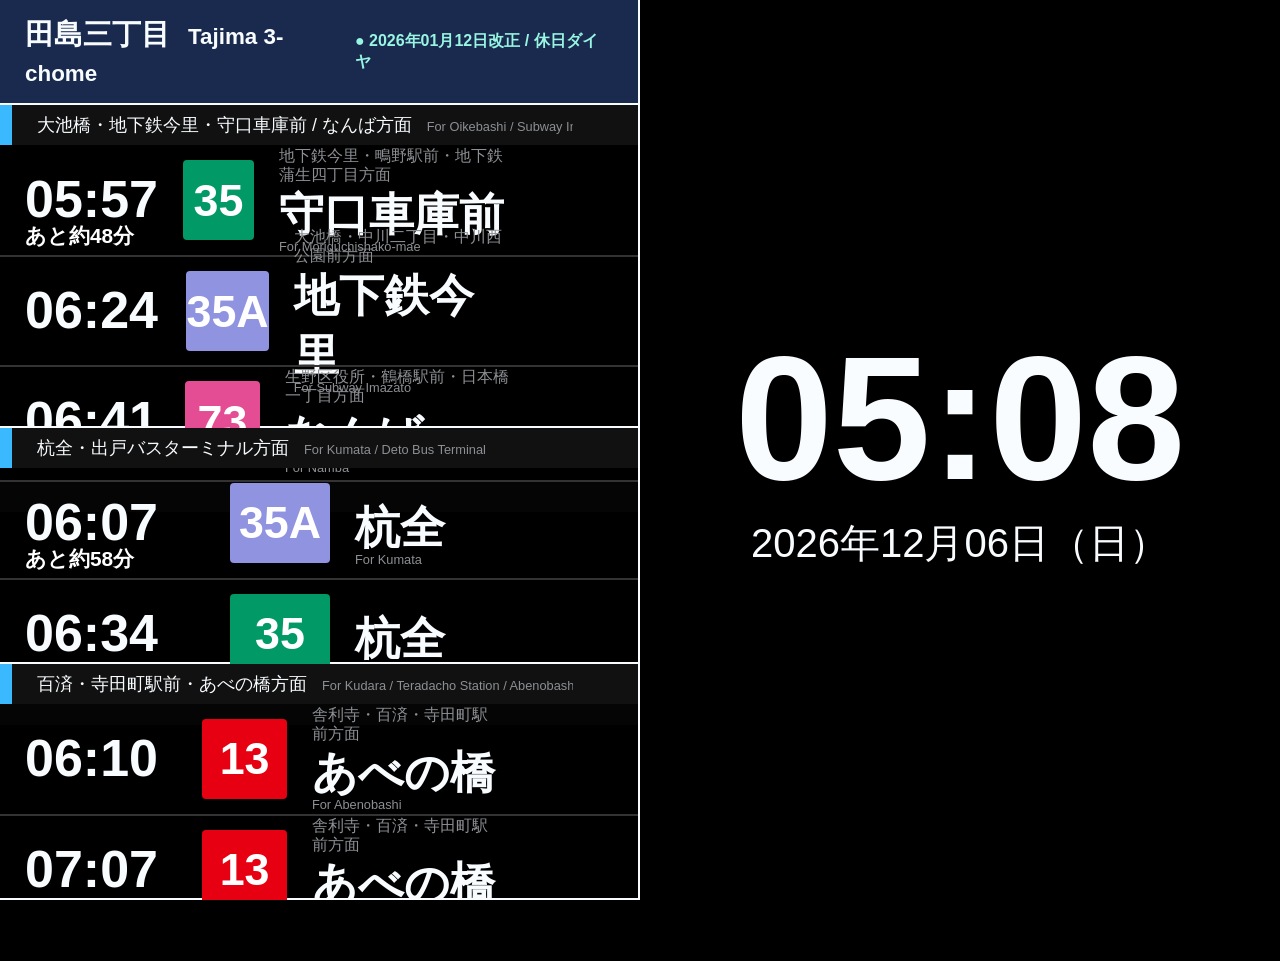
==== index.html @ 09d0b851 "Reload startup information through local API" ====
<!doctype html>
<html lang="ja">
    <head>
        <meta charset="UTF-8" />
        <meta name="viewport" content="width=device-width, initial-scale=1.0, maximum-scale=1.0, minimum-scale=1.0, user-scalable=no" />
        <title>デジタルサイネージシステム</title>
        <style id="startup-pointer-hide">html, html * { cursor: none !important; }</style>

        <link rel="stylesheet" href="style/style.css" />
        <link rel="stylesheet" href="style/infomationData.css" />
    </head>
    <body>
        <div id="app" class="container">
            <div class="info-panel">
                <div class="header">
                    <div>
                        <span>田島三丁目</span>
                        <span style="font-size: 1.4rem; margin-left: 10px"
                            >Tajima 3-chome</span
                        >
                    </div>
                    <div id="debug-mode">判定中...</div>
                </div>

                <div class="bus-section">
                    <div class="direction-bar">
                        <div class="direction-text-group">
                            <span
                                >大池橋・地下鉄今里・守口車庫前 /
                                なんば方面</span
                            >
                            <span class="eng-sub"
                                >For Oikebashi / Subway Imazato /
                                Moriguchishako-mae / Namba</span
                            >
                        </div>
                        <span class="page-indicator" id="page-oikebashi"></span>
                    </div>
                    <div class="bus-list" id="list-oikebashi"></div>
                    <div class="transfer-guide" id="transfer-guide-oikebashi"></div>
                </div>

                <div class="bus-section two-row-bus-section">
                    <div class="direction-bar">
                        <div class="direction-text-group">
                            <span>杭全・出戸バスターミナル方面</span>
                            <span class="eng-sub"
                                >For Kumata / Deto Bus Terminal</span
                            >
                        </div>
                        <span class="page-indicator" id="page-kumata"></span>
                    </div>
                    <div class="bus-list" id="list-kumata"></div>
                    <div class="transfer-guide" id="transfer-guide-kumata"></div>
                </div>

                <div class="bus-section two-row-bus-section">
                    <div class="direction-bar">
                        <div class="direction-text-group">
                            <span>百済・寺田町駅前・あべの橋方面</span>
                            <span class="eng-sub"
                                >For Kudara / Teradacho Station /
                                Abenobashi</span
                            >
                        </div>
                        <span
                            class="page-indicator"
                            id="page-abenobashi"
                        ></span>
                    </div>
                    <div class="bus-list" id="list-abenobashi"></div>
                    <div class="transfer-guide" id="transfer-guide-abenobashi"></div>
                </div>

            </div>

            <div class="clock-panel" id="right-panel">
                <div class="signage-header" id="signage-header">
                    <span class="header-date-schedule">
                        <span class="header-date" id="date-small">　　</span>
                        <img
                            id="schedule-status-icon"
                            class="schedule-status-icon"
                            src="img/schedule/warning.png"
                            alt="予定確認状況"
                            hidden
                        />
                    </span>
                    <span class="header-network-clock">
                        <img
                            id="network-health-icon"
                            class="network-health-icon"
                            src="img/internet_ok.png"
                            alt="通信状況"
                            hidden
                        />
                        <span class="header-clock" id="clock-small">　　</span>
                    </span>
                </div>
                <div class="idle-clock" id="idle-view">
                    <div
                        class="idle-time"
                        id="clock-big"
                        style="font-size: 11rem; font-weight: bold"
                    ></div>
                    <div
                        class="idle-date"
                        id="date-big"
                        style="font-size: 2.5rem"
                    ></div>
                </div>

                <div class="slide-area" id="slide-container"></div>
            </div>
        </div>

        <script src="app/pointer-visibility.js"></script>
        <script src="app/schedule-register.js"></script>
        <script src="database/schedule-list.js"></script>
        <script src="app/schedule-loader.js"></script>
        <script src="temp/news_data.js" id="data-script"></script>
        <script src="database/routeMaster.js"></script>
        <script src="app/online-bus.js"></script>
        <script src="app/busInfo.js"></script>
        <script src="app/multiInfo.js?v=20260921-0028"></script>
        <script src="app/multiInfoCreateHtml.js"></script>
        <script src="app/network-indicator.js"></script>
        <script src="app/system.js?v=20260920-2328"></script>
    </body>
</html>
---- style/style.css ----
body {
    margin: 0;
    background: black;
    overflow: hidden;
}

.bus-list {
    /*flex: 1;*/
    display: flex;
    flex-direction: column;
    padding-bottom: 5px; /* これで一番下の行と次のバーとの間に隙間ができるよ */
}

/* 中身の要素がはみ出さないようにする */
#your-main-container-id {
    width: 100%;
    height: 100%;
}

/* Snow Link Droneイメージカラー指定 */
:root {
    --bg-black: #1b1b1f; /* Snow Black */
    --snow-white: #f8fcff;
    --sky-blue: #3bb9ff;
    --crimson-sky-deep: #e02135;
    --moon-navy: #1a2a4f;
    --snow-gray-text: #8c8f93;
    --imazato-orange: #ee7b1a;
    --alert-red-bg: #ff4a5a;
    --mint-green: #98f5e1;
    --sky-yellow: #ffe766;
    --deep-purple: #7a2dff;
}

/* 災害・警告カラー（指示通りに設定） */
.bg-cyan {
    background-color: var(--sky-blue);
    color: #000;
}
.bg-yellow {
    background-color: var(--sky-yellow);
    color: #000;
}
.bg-red {
    background-color: var(--alert-red-bg);
    color: #fff;
}
.bg-purple {
    background-color: var(--deep-purple);
    color: #fff;
}
.bg-white {
    background-color: #fff;
    color: #000;
}

.weather-grid {
    display: grid;
    grid-template-columns: repeat(2, 1fr);
    gap: 15px;
    margin-top: 10px;
}
.weather-item {
    background: #222;
    padding: 10px;
    border-radius: 8px;
    text-align: center;
}

/* 緊急・遅延情報用（赤文字） */
.text-danger {
    color: var(--alert-red-bg);
}

body,
html {
    margin: 0;
    padding: 0;
    width: 100%;
    height: 100%;
    background-color: #000;
    color: var(--snow-white);
    font-family:
        "Helvetica Neue", Arial, "Hiragino Kaku Gothic ProN", "Hiragino Sans",
        Meiryo, sans-serif;
    overflow: hidden;
}

.container {
    display: flex;
    width: 100vw;
    height: 100vh;
}

/* 左側：運行情報パネル */
.info-panel {
    width: 50%; /*65%*/
    height: 100%;
    border-right: 2px solid var(--snow-white);
    display: flex;
    flex-direction: column;
    box-sizing: border-box;
}

.header {
    padding: 15px 25px;
    font-size: 1.8rem;
    font-weight: bold;
    display: flex;
    justify-content: space-between;
    align-items: center;
    border-bottom: 2px solid var(--snow-white);
    background-color: var(--moon-navy);
}

.bus-section {
    /*flex: 1;*/
    display: flex;
    flex-direction: column;
    border-bottom: 2px solid var(--snow-white);
    min-height: 0;
}

.two-row-bus-section .bus-list {
    height: 220px;
    flex: 0 0 220px;
}

.two-row-bus-section .bus-row {
    height: 110px;
    flex: 0 0 110px;
}

/* --- 修正：グレーのバーの中身を横並びにする --- */
.direction-bar {
    display: flex;
    justify-content: space-between; /* 左側と右側（ページ番号）を両端に配置 */
    align-items: center; /* 上下中央揃え */
    background-color: #111;
    padding: 8px 25px;
    font-size: 1.1rem;
    border-left: 12px solid var(--sky-blue);
    box-sizing: border-box;
    height: 40px; /* 高さを固定してはみ出しを防止 */
}

.direction-bar-imazatoLiner {
    display: flex;
    align-items: baseline; /* 上下中央揃え */
    background-color: #111;
    padding: 8px 25px;
    font-size: 1.1rem;
    border-left: 12px solid var(--sky-blue);
    box-sizing: border-box;
    height: 40px; /* 高さを固定してはみ出しを防止 */
    gap: 15px;
}

.direction-bar-imazatoLiner.orange {
    border-left-color: var(--imazato-orange);
}

/* 左側のタイトルと英語サブをまとめるエリア */
.direction-text-group {
    display: flex;
    align-items: baseline;
    gap: 15px;
    overflow: hidden; /* 万が一長すぎてもはみ出さない */
    white-space: nowrap;
}

/* 右端のページ番号 */
.page-indicator {
    font-size: 1.1rem;
    font-family: "Courier New", Courier, monospace;
    font-weight: bold;
    color: var(--snow-white);
    min-width: 40px;
    text-align: right;
}

/* 各行の調整：高さを固定して、1本でも広がらないようにするよ */
.bus-row {
    display: flex;
    align-items: center;
    padding: 10px 25px; /* 余白を調整 */
    height: 110px; /* ← 高さを固定！これで1本でも大きさが変わらないよ */
    box-sizing: border-box;
    border-top: 2px solid #333;
}

.bus-row:first-of-type {
    border-top: none;
}

/* 対象便の時刻・系統・行先だけをグレー化し、ステータス・残り時間・アイコンは通常表示にする。 */
.bus-row.bus-row-grayed > .time-block > .scheduled-time,
.bus-row.bus-row-grayed > .line-number,
.bus-row.bus-row-grayed > .destination-info {
    filter: grayscale(1);
    opacity: 0.45;
}
.time-block {
    width: 180px;
    height: 100%;
    display: flex;
    flex-direction: column;
    justify-content: space-between;
    align-items: flex-start;
    padding: 1px 0;
    box-sizing: border-box;
}
.scheduled-time {
    font-size: 3.25rem;
    font-weight: bold;
    line-height: 0.95;
}
.status {
    font-size: 1.1rem;
    font-weight: bold;
    height: 1.1rem;
    line-height: 1;
    white-space: nowrap;
}
.operation-status,
.progress-status {
    min-height: 1.1rem;
    font-size: 1.3rem;
}
.delay-status {
    color: var(--alert-red-bg);
}

.line-number {
    background-color: var(--sky-blue);
    color: var(--snow-white);
    font-size: 2.8rem;
    width: 100px;
    height: 80px;
    display: flex;
    align-items: center;
    justify-content: center;
    margin: 0 25px;
    font-weight: bold;
    border-radius: 4px;
}

.destination-info {
    flex-grow: 1;
}
.via {
    font-size: 1rem;
    color: var(--snow-gray-text);
    line-height: 1.2;
}
.destination {
    font-size: 2.8rem;
    font-weight: bold;
}
.destination small {
    font-size: 1.4rem;
    color: var(--snow-gray-text);
}

/* いまざとライナー専用エリア */
.liner-panel {
    background-color: #000;
    padding-bottom: 10px;
}
.liner-content {
    padding: 10px 25px;
    display: flex;
    justify-content: space-between;
    height: 140px;
    box-sizing: border-box;
}
.liner-col {
    width: 48%;
}
.liner-label {
    font-weight: bold;
    font-size: 1.1rem;
    margin-bottom: 8px;
}
.liner-label.first {
    color: var(--alert-red-bg);
}
.liner-item {
    display: flex;
    justify-content: space-between;
    font-size: 1.8rem;
    margin-bottom: 5px;
    font-weight: bold;
}

.liner-char-container {
    flex: 0 0 120px;
    margin-left: 6px;
}

.liner-schedule-row > .destination-info {
    min-width: 0;
    overflow: hidden;
}

/* 右側：時計パネル */
.clock-panel {
    width: 50%; /*35%*/
    height: 100vh; /* これを必ず入れる！画面の高さ100%にするよ */
    display: flex;
    flex-direction: column;
    padding: 0;
    margin: 0;
    box-sizing: border-box;
}

.idle-clock {
    flex: 1; /* これでパネル内の縦方向を全部占領するよ */
    display: flex;
    flex-direction: column;
    justify-content: center; /* 縦方向の中央 */
    align-items: center; /* 横方向の中央 */
    text-align: center;
}

/* 念のため、中の文字サイズも微調整 */
#clock-big {
    font-size: 11rem;
    font-weight: bold;
    line-height: 1;
    margin: 0;
}

#date-big {
    font-size: 2.5rem;
    margin-top: 10px;
}

#current-time {
    font-size: 11rem;
    font-weight: bold;
    letter-spacing: -2px;
}
#current-date {
    font-size: 2.5rem;
    margin-top: -15px;
}

.eng-sub {
    margin-top: -6px;
    font-size: 0.8rem;
    color: var(--snow-gray-text);
}
.no-bus {
    flex: 1;
    display: flex;
    flex-direction: column;
    align-items: center;
    justify-content: center;
    text-align: center;
    font-size: 1.5rem;
    color: var(--snow-gray-text);
    padding: 30px;
    font-weight: bold;
    box-sizing: border-box;
}
.no-liner {
    padding-left: 0px;
}
#debug-mode {
    font-size: 1rem;
    color: var(--mint-green);
}

/* 上部固定の時計（データ取得時のみ） */
.top-header {
    height: 60px;
    background-color: var(--moon-navy);
    display: flex;
    justify-content: space-between;
    align-items: center;
    padding: 0 20px;
    border-bottom: 2px solid var(--snow-white);
}

/* スライドエリア */
.slide-container {
    flex: 1;
    position: relative;
    padding: 20px;
    overflow: hidden;
}

.slide {
    display: none;
    animation: fadeIn 0.5s ease;
}

.slide.active {
    display: block;
}

/* 取得成功時の上部時計ヘッダー */
.signage-header {
    /*display: flex;*/
    justify-content: space-between;
    align-items: center;
    background-color: #000;
    border-bottom: 2px solid var(--snow-white);
    background-color: var(--moon-navy);
    padding: 15px 25px;
}

.header-network-clock {
    display: inline-flex;
    align-items: center;
    justify-content: flex-end;
    gap: 12px;
}

.header-date-schedule {
    display: inline-flex;
    align-items: center;
    gap: 12px;
    min-width: 0;
}

.schedule-status-icon {
    width: 38px;
    height: 38px;
    object-fit: contain;
    flex: 0 0 auto;
}

.network-health-icon {
    width: 34px;
    height: 34px;
    object-fit: contain;
    flex: 0 0 auto;
}
.header-clock {
    text-align: right;
    font-size: 1.8rem;
    font-weight: bold;
    color: var(--sky-yellow);
    line-height: 1;
}
.header-date {
    text-align: left;
    font-size: 1.8rem;
    color: var(--sky-yellow);
    font-weight: bold;
    text-align: right;
}

/* スライドエリアの設定 */

.slide-area {
    flex: 1;
    display: flex;
    flex-direction: column;
    overflow: hidden;
    position: relative;
}

.slide {
    position: absolute;
    inset: 0;
    padding: 30px;
    display: none;
    flex-direction: column;
    animation: fadeEffect 0.8s ease;
    overflow: hidden;
}
.slide.active {
    display: flex;
}
@keyframes fadeEffect {
    from {
        opacity: 0;
        transform: translateY(10px);
    }
    to {
        opacity: 1;
        transform: translateY(0);
    }
}

.slide-title {
    font-size: 1.8rem;
    font-weight: bold;
    border-bottom: 3px solid var(--sky-blue);
    margin-bottom: 20px;
    padding-bottom: 5px;
}
.slide-content {
    font-size: 1.6rem;
    line-height: 1.5;
}
.page-num {
    position: absolute;
    bottom: 20px;
    right: 20px;
    font-size: 1.2rem;
    color: var(--snow-gray-text);
}

@keyframes fadeIn {
    from {
        opacity: 0;
    }
    to {
        opacity: 1;
    }
}

/* 鉄道路線アイコンは、表示場所にかかわらず角丸のバッジとして揃える。 */
.jr-line-symbol {
    display: inline-block;
    width: auto;
    height: 1em;
    margin-right: 0.3em;
    border-radius: 0.2em;
    vertical-align: -0.15em;
}

.railway-slide-title {
    display: flex;
    align-items: center;
    justify-content: space-between;
    gap: 16px;
}

.railway-title-symbols {
    display: inline-flex;
    flex: 0 0 auto;
    align-items: center;
    gap: 6px;
}

.railway-title-symbols .jr-line-symbol {
    height: 1.45em;
    margin-right: 0;
    border-radius: 0.18em;
    vertical-align: middle;
}
/* 列車運行情報：詳細表示用のスタイル */
.railway-badge {
    display: inline-block;
    padding: 4px 12px;
    font-weight: bold;
    font-size: 1.4rem;
    border-radius: 4px;
    margin-bottom: 15px;
}
.railway-main-title {
    font-size: 2.2rem;
    font-weight: bold;
    margin-bottom: 10px;
    line-height: 1.3;
}
.railway-main-body {
    font-size: 1.4rem;
    margin-bottom: 20px;
    color: var(--snow-white);
    line-height: 1.6;
}
.railway-detail-list {
    margin-top: 15px;
}
.railway-detail-item {
    margin-bottom: 15px;
}
/* 運行情報の詳細ラベルを「見出し」らしく装飾 */
.railway-detail-label {
    font-size: 1.3rem;
    font-weight: bold;
    color: var(--mint-green); /* 雪のラボらしいアクセント色 */
    border-left: 6px solid var(--sky-blue); /* 左側に太めの青バー */
    padding: 2px 12px;
    margin-bottom: 8px;
    background: linear-gradient(
        to right,
        rgba(59, 185, 255, 0.15),
        transparent
    ); /* 左から右へ薄くなるグラデ */
    letter-spacing: 1px;
}

/* 内容のテキストも少しだけ右に寄せて読みやすく */
.railway-detail-content {
    font-size: 1.4rem;
    padding-left: 18px; /* ラベルのバーの分、少しインデント */
    margin-bottom: 20px;
    color: var(--snow-white);
    line-height: 1.6;
}

/* キャラクター表示エリアのスタイル */
.char-container {
    width: 120px;
    display: flex;
    flex-direction: column;
    justify-content: center;
    align-items: center;
    margin-left: 10px;
}

.char-status {
    width: 120px;
    height: 1.1rem;
    margin-top: 7.5px;
    overflow: hidden;
    font-size: 0.92rem;
    font-weight: bold;
    line-height: 1;
    text-align: center;
    white-space: nowrap;
}
.char-icon {
    width: 100px;
    height: 100px;
    border-radius: 50%;
    object-fit: cover;
    border: 2px solid var(--snow-white);
    background-color: rgba(255, 255, 255, 0.1);
}

.char-icon:not(.char-icon-status):not(.char-icon-suspension) {
    width: 76px;
    height: 76px;
}

.char-icon-status,
.char-icon-suspension {
    border-radius: 0;
    object-fit: contain;
    border: 0;
    background-color: transparent;
}

/* ページ番号のスタイルを調整 */
.page-num {
    position: absolute;
    bottom: 25px;
    right: 30px;
    font-size: 1.4rem;
    font-family: "Consolas", monospace;
    color: var(--mint-green);
    background: rgba(0, 0, 0, 0.5);
    padding: 2px 10px;
    border-radius: 4px;
    z-index: 10;
}

/* 運行情報の詳細リストを底部に固定する設定 */
.railway-detail-list {
    margin-top: auto; /* これで本文が短くても一番下に配置される */
    border-top: 1px solid rgba(255, 255, 255, 0.2);
    padding-top: 15px;
}

/* スライドコンテンツの高さ制限（ページ分割の基準） */
.slide-content {
    flex: 1;
    display: flex;
    flex-direction: column;
    overflow: hidden;
}

.auto-scroll-viewport {
    position: relative;
    overflow: hidden;
}

.auto-scroll-content {
    min-height: 100%;
    will-change: transform;
}

.railway-scroll-content {
    display: flex;
    flex-direction: column;
}
.railway-fixed-layout {
    gap: 12px;
}

.railway-fixed-header {
    flex: 0 0 auto;
}

.railway-fixed-header .railway-badge {
    width: 100%;
    box-sizing: border-box;
}

.railway-body-viewport {
    flex: 1 1 auto;
    min-height: 0;
}

.railway-body-scroll {
    min-height: auto;
}

.railway-fixed-layout .railway-main-body {
    margin-bottom: 0;
}

.railway-main-body .railway-main-detail-list {
    margin-top: 20px;
}

.jr-west-route-map {
    flex: 1;
    min-height: 0;
    margin: 0;
    display: flex;
    flex-direction: column;
    align-items: center;
}

.jr-west-route-map figcaption {
    margin-bottom: 10px;
    color: var(--mint-green);
    font-size: 1.25rem;
    font-weight: bold;
}

.jr-west-route-map-image {
    display: block;
    width: 100%;
    height: 100%;
    min-height: 0;
    max-height: calc(100vh - 190px);
    object-fit: contain;
    object-position: center;
    background: #fff;
}

.railway-fixed-layout > .railway-detail-list {
    flex: 0 0 auto;
    margin-top: 0;
    max-height: 42%;
    overflow: hidden;
}
.news-fixed-layout {
    gap: 12px;
}

.news-fixed-header {
    flex: 0 0 auto;
}

.news-fixed-header p {
    margin-top: 0;
    margin-bottom: 0;
}

.news-body-viewport {
    flex: 1 1 auto;
    min-height: 0;
}

.news-body-scroll {
    min-height: auto;
}

.auto-scroll-content.is-scrolling {
    animation: autoScroll var(--auto-scroll-duration, 24s) linear
        var(--auto-scroll-delay, 0s) forwards;
}

@keyframes autoScroll {
    from {
        transform: translateY(0);
    }
    to {
        transform: translateY(var(--auto-scroll-distance, 0));
    }
}
.line_name {
    display: flex;
    align-items: center; /* 縦中央揃え */
}

/* 各リストの高さを最大表示本数に合わせて完全固定する */
#list-oikebashi {
    height: 330px; /* 120px × 3本分 */
}

#list-kumata {
    height: 220px; /* 120px × 2本分 */
}

#list-abenobashi {
    height: 220px; /* 110px × 2本分 */
}

.transfer-guide {
    flex: 0 0 32px;
    min-height: 32px;
    display: flex;
    align-items: center;
    overflow: hidden;
    box-sizing: border-box;
    border-top: 2px solid #333;
    background: #050505;
    color: var(--snow-white);
    font-size: 1.22rem;
    font-weight: bold;
    white-space: nowrap;
}

.transfer-guide-track {
    display: inline-flex;
    align-items: center;
    flex: 0 0 auto;
    will-change: transform;
    animation: transfer-guide-scroll var(--transfer-guide-duration, 42s) linear
        infinite;
}

.transfer-guide-item,
.transfer-guide-text {
    color: var(--snow-white);
}

.transfer-guide-route {
    color: var(--sky-blue);
}

.transfer-guide-station {
    color: var(--sky-yellow);
}

@keyframes transfer-guide-scroll {
    from {
        transform: translateX(var(--transfer-guide-start, 100%));
    }
    to {
        transform: translateX(var(--transfer-guide-end, -100%));
    }
}

html,
html * {
    cursor: none !important;
}

html.signage-pointer-visible,
html.signage-pointer-visible * {
    cursor: auto !important;
}
html,
body {
    touch-action: manipulation;
    overscroll-behavior: none;
}
---- style/infomationData.css ----
/** Google Calendar予定表示 */
.calendar-today-list,
.calendar-week-list {
    display: flex;
    flex: 1;
    min-height: 0;
    flex-direction: column;
    line-height: 1.2;
}

.calendar-today-row {
    display: grid;
    grid-template-columns: 170px minmax(0, 1fr);
    flex: 1;
    align-items: center;
    border-bottom: 1px solid rgba(255, 255, 255, 0.22);
}

.calendar-time-label,
.calendar-week-time {
    color: var(--snow-gray-text);
    font-weight: bold;
}

.calendar-busy-value,
.calendar-week-value {
    padding-left: 18px;
    color: var(--snow-gray-text);
}

.calendar-today-row.is-busy .calendar-busy-value,
.calendar-week-value.is-busy {
    color: var(--snow-white);
    font-weight: bold;
}

.calendar-week-header,
.calendar-week-row {
    display: grid;
    grid-template-columns: 120px repeat(var(--calendar-day-count), minmax(0, 1fr));
}

.calendar-week-header {
    background: var(--moon-navy);
    border-bottom: 2px solid var(--sky-blue);
}

.calendar-week-date,
.calendar-week-time,
.calendar-week-value {
    display: flex;
    align-items: center;
    justify-content: center;
    min-width: 0;
    padding: 8px 5px;
    text-align: center;
}

.calendar-week-row {
    flex: 1;
    border-bottom: 1px solid rgba(255, 255, 255, 0.22);
}

.calendar-week-date {
    color: var(--sky-yellow);
    font-size: 1.15rem;
    font-weight: bold;
}

.calendar-week-value {
    border-left: 1px solid rgba(255, 255, 255, 0.16);
    font-size: 1.05rem;
}

/** 津波情報の表示 */
.tsunami {
    font-size: 2rem;
    font-weight: bold;
}

/** 地震情報：震度情報の表示 */
.seismic_intensity {
    display: flex;
    gap: 20px;
    margin-bottom: 20px;
}

/** 生野区の震度表示 */
.seismic_intensity_ikuno {
    border: 2px solid;
    padding: 10px;
    text-align: center;
}

/** 最大震度の表示 */
.seismic_intensity_max {
    background: #f00;
    color: #fff;
    padding: 10px;
    text-align: center;
}

/** 震度表示 */
.seismic_intensity_num {
    font-size: 3.5rem;
}

/** 避難情報表示 */
.evacuation {
    font-size: 2rem;
    font-weight: bold;
}

/** ニュースのタイトル */
.news_title {
    color: var(--mint-green);
    font-size: 1.8rem;
}

/** ニュースの本文 */
.news_article {
    font-size: 1.6rem;
    line-height: 1.6;
}

/** 3時間ごとの天気予報 */
.weather_time {
    padding: 6px 2px;
    background: rgba(255, 255, 255, 0.05);
    border-right: 1px solid rgba(255, 255, 255, 0.1);
    border-radius: 0;
    text-align: center;
    min-width: 0;
}

/** 予想天気予報の時刻 */
.weather_time_date {
    display: block;
    height: 1.3rem;
    line-height: 1.3rem;
    font-size: 0.9rem;
    font-weight: bold;
    color: var(--snow-white);
    overflow: hidden;
}

.weather_time_hour {
    display: block;
    font-size: 0.9rem;
    color: var(--snow-gray-text);
}

/** 3時間ごとの天気の天気予報アイコン */
.weather_time_icon {
    display: block;
    width: 42px;
    height: 42px;
    margin: 2px 0;
    margin-left: auto;
    margin-right: auto;
}

/** 3時間ごとの天気予報・気温情報 */
.weather_time_msg {
    display: block;
    margin-top: 10px;
    min-height: 2.2em;
    font-size: 0.85rem;
    font-weight: bold;
    line-height: 1.1;
}

.weather_time_temperature {
    display: block;
    color: var(--sky-yellow);
    font-size: 1rem;
    font-weight: bold;
    margin-top: 3px;
}

.weather_precipitation {
    display: block;
    color: var(--sky-blue);
    font-size: 0.78rem;
    font-weight: bold;
    margin-top: 2px;
}

/** 現在の天気 */
.weather_now {
    display: flex;
    align-items: center;
    gap: 30px;
    margin-bottom: 15px;
    padding-left: 10px;
}

/** 現在の天気のアイコン */
.weather_icon_now {
    width: 120px;
    height: 120px;
}

/** 現在の気温 */
.weather_temperature_now {
    font-size: 2.8rem;
    font-weight: bold;
    color: var(--sky-yellow);
}

/** 現在の天気の名称 */
.weather_name_now {
    display: block;
    margin-top: 10px;
    font-size: 1.8rem;
    line-height: 1.15;
}

.weather_precipitation_now {
    color: var(--sky-blue);
    font-size: 1.5rem;
    font-weight: bold;
    margin-top: 8px;
}

/** 3時間ごとの天気予報のグリッド表示 */
.weather_temperature_range_now {
    display: flex;
    gap: 20px;
    margin-top: 7px;
    font-size: 1.25rem;
    font-weight: bold;
}

.weather_temperature_max_now {
    color: var(--alert-red-bg);
}

.weather_temperature_min_now {
    color: var(--sky-blue);
}

.temperature-day-labels.temperature-day-labels-now {
    justify-content: flex-start;
    margin-top: 7px;
}

.temperature-day-labels-now .temperature-day-label {
    padding: 4px 12px;
    font-size: 1rem;
}

.weather_time_grid {
    font-size: 1rem;
    margin-bottom: 10px;
    border-top: 1px solid #333;
    padding-top: 10px;
    color: var(--snow-gray-text);
}

/** グリッドの中の要素 */
.weather_time_grid_list {
    grid-template-columns: repeat(9, minmax(0, 1fr));
    gap: 0;
    border: 1px solid rgba(255, 255, 255, 0.1);
    border-bottom: 0;
}

.weather_temperature_graph {
    position: relative;
    margin-top: 0;
    padding-top: 16px;
    border: 1px solid rgba(255, 255, 255, 0.1);
}

.weather_temperature_graph_label {
    position: absolute;
    top: 0;
    left: 0;
    color: var(--snow-gray-text);
    font-size: 0.8rem;
}

.weather_temperature_graph svg {
    display: block;
    width: 100%;
    height: 500px;
    overflow: visible;
}

.weather_temperature_line {
    fill: none;
    stroke: var(--sky-yellow);
    stroke-width: 4;
    stroke-linejoin: miter;
    stroke-linecap: round;
}

.weather_temperature_area {
    fill: var(--imazato-orange);
    opacity: 0.32;
}

.weather_graph_grid {
    stroke: rgba(255, 255, 255, 0.12);
    stroke-width: 1;
    stroke-dasharray: 4 5;
}

.weather_temperature_graph circle {
    fill: var(--sky-yellow);
    stroke: #000;
    stroke-width: 2;
}

.weather_temperature_graph text {
    fill: var(--snow-white);
    font-size: 18px;
    font-weight: bold;
}

.weather_temperature_graph .weather_graph_axis_label {
    fill: var(--snow-gray-text);
    font-size: 12px;
    font-weight: normal;
}
/* 非常情報表示時だけ現在天気を圧縮して、下部バナーに隠れないようにする */
#slide-container.with-earthquake-bottom-banner .weather_now,
.slide-area.with-earthquake-bottom-banner .weather_now {
    gap: 22px;
    margin-bottom: 8px;
}

#slide-container.with-earthquake-bottom-banner .weather_icon_now,
.slide-area.with-earthquake-bottom-banner .weather_icon_now {
    width: 96px;
    height: 96px;
}

#slide-container.with-earthquake-bottom-banner .weather_temperature_now,
.slide-area.with-earthquake-bottom-banner .weather_temperature_now {
    font-size: 2.35rem;
}

#slide-container.with-earthquake-bottom-banner .weather_name_now,
.slide-area.with-earthquake-bottom-banner .weather_name_now {
    margin-top: 8px;
    font-size: 1.55rem;
}

#slide-container.with-earthquake-bottom-banner .weather_precipitation_now,
.slide-area.with-earthquake-bottom-banner .weather_precipitation_now {
    margin-top: 4px;
    font-size: 1.28rem;
}

#slide-container.with-earthquake-bottom-banner .weather_temperature_range_now,
.slide-area.with-earthquake-bottom-banner .weather_temperature_range_now {
    margin-top: 4px;
    font-size: 1.1rem;
}

#slide-container.with-earthquake-bottom-banner .temperature-day-labels-now,
.slide-area.with-earthquake-bottom-banner .temperature-day-labels-now {
    margin-top: 4px;
}

#slide-container.with-earthquake-bottom-banner
    .temperature-day-labels-now
    .temperature-day-label,
.slide-area.with-earthquake-bottom-banner
    .temperature-day-labels-now
    .temperature-day-label {
    padding: 3px 10px;
    font-size: 0.9rem;
}

#slide-container.with-earthquake-bottom-banner .weather_time_grid,
.slide-area.with-earthquake-bottom-banner .weather_time_grid {
    margin-bottom: 6px;
    padding-top: 7px;
    font-size: 0.9rem;
}

#slide-container.with-earthquake-bottom-banner .weather_time,
.slide-area.with-earthquake-bottom-banner .weather_time {
    padding: 4px 2px;
}

#slide-container.with-earthquake-bottom-banner .weather_time_icon,
.slide-area.with-earthquake-bottom-banner .weather_time_icon {
    width: 34px;
    height: 34px;
    margin-top: 1px;
    margin-bottom: 1px;
}

#slide-container.with-earthquake-bottom-banner .weather_time_msg,
.slide-area.with-earthquake-bottom-banner .weather_time_msg {
    min-height: 1.2em;
    font-size: 0.78rem;
}

#slide-container.with-earthquake-bottom-banner .weather_time_temperature,
.slide-area.with-earthquake-bottom-banner .weather_time_temperature {
    margin-top: 1px;
    font-size: 0.9rem;
}

#slide-container.with-earthquake-bottom-banner .weather_precipitation,
.slide-area.with-earthquake-bottom-banner .weather_precipitation {
    margin-top: 1px;
    font-size: 0.72rem;
}

#slide-container.with-earthquake-bottom-banner .weather_temperature_graph,
.slide-area.with-earthquake-bottom-banner .weather_temperature_graph {
    flex: 1 1 auto;
    min-height: 0;
    display: flex;
    flex-direction: column;
    padding-top: 14px;
    box-sizing: border-box;
}

#slide-container.with-earthquake-bottom-banner .weather_temperature_graph svg,
.slide-area.with-earthquake-bottom-banner .weather_temperature_graph svg {
    flex: 1 1 auto;
    min-height: 0;
    height: auto;
}

/** 明日の天気 */
.weather_tomorrow {
    text-align: center;
    margin-top: 30px;
}

/** 明日の天気アイコン */
.weather_icon_tomorrow {
    width: 180px;
    height: 180px;
}

/** 明日の天気の名称 */
.weather_name_tomorrow {
    font-size: 3.5rem;
    font-weight: bold;
    color: var(--snow-white);
}

/** 明日の気温 */
.weather_temperature_tomorrow {
    font-size: 2.5rem;
    margin-top: 10px;
    display: block;
}

/** 明日の最高気温 */
.weather_temperature_max_tomorrow {
    color: var(--alert-red-bg);
    font-weight: bold;
}

/** 最高気温と最低気温の区切り */
.weather_slash_tomorrow {
    color: var(--snow-gray-text);
    margin: 0 10px;
}

/** 明日の最低気温 */
.weather_temperature_min_tomorrow {
    color: var(--sky-blue);
    font-weight: bold;
}

.weather_precipitation_tomorrow {
    display: block;
    color: var(--sky-blue);
    font-size: 2rem;
    font-weight: bold;
    margin-top: 18px;
}

/** 気象庁・週間天気予報 */
.weather_weekly_grid {
    display: grid;
    grid-template-columns: repeat(7, minmax(0, 1fr));
    gap: 10px;
    margin-top: 35px;
}

.weather_weekly_item {
    min-width: 0;
    padding: 18px 8px;
    text-align: center;
    background: rgba(255, 255, 255, 0.05);
    border: 1px solid rgba(255, 255, 255, 0.12);
}

.weather_weekly_date {
    font-size: 1.25rem;
    font-weight: bold;
}

.weather_weekly_icon {
    display: block;
    width: 92px;
    height: 92px;
    margin: 18px auto 10px;
}

.weather_weekly_name {
    min-height: 2.5em;
    font-size: 1.1rem;
    font-weight: bold;
    line-height: 1.25;
}

.weather_weekly_temperature {
    margin-top: 16px;
    font-size: 1.25rem;
    font-weight: bold;
}

.weather_weekly_max {
    color: var(--alert-red-bg);
}

.weather_weekly_min,
.weather_weekly_precipitation {
    color: var(--sky-blue);
}

.weather_weekly_slash {
    margin: 0 5px;
    color: var(--snow-white);
}

.weather_weekly_precipitation {
    margin-top: 12px;
    font-size: 1rem;
    font-weight: bold;
}

.temperature-day-labels {
    display: flex;
    flex-wrap: wrap;
    justify-content: center;
    gap: 7px;
}

.temperature-day-labels-tomorrow {
    margin-top: 18px;
}

.temperature-day-labels-weekly {
    margin-top: 12px;
    gap: 5px;
}

.temperature-day-label {
    display: inline-block;
    box-sizing: content-box;
    min-width: 4em;
    padding: 5px 14px;
    border-radius: 4px;
    font-size: 1.15rem;
    font-weight: bold;
    line-height: 1.2;
    text-align: center;
    white-space: nowrap;
}

.temperature-day-labels-weekly .temperature-day-label {
    padding: 4px 8px;
    font-size: 0.85rem;
}

.temperature-day-extreme-hot,
.temperature-day-extreme-tropical-night {
    color: #fff;
    background: var(--deep-purple);
}

.temperature-day-very-hot,
.temperature-day-tropical-night {
    color: #fff;
    background: var(--alert-red-bg);
}

.temperature-day-mid-summer {
    color: #fff;
    background: var(--imazato-orange);
}

.temperature-day-summer {
    color: #000;
    background: var(--sky-yellow);
}

.temperature-day-winter-day {
    color: #fff;
    background: var(--sky-blue);
}

.temperature-day-ice-day {
    color: #fff;
    background: #1769c2;
}

/** 大阪市の気象警報・注意報 */
.weather-warning-report-time {
    margin-bottom: 20px;
    color: var(--snow-gray-text);
    font-size: 1.2rem;
    text-align: right;
}

.weather-warning-list {
    display: grid;
    grid-template-columns: repeat(2, minmax(0, 1fr));
    gap: 18px;
}

.weather-warning-item {
    padding: 22px;
    border-radius: 6px;
    border: 2px solid transparent;
}
.weather-warning-level {
    margin-bottom: 8px;
    font-size: 1.2rem;
    font-weight: 800;
}

.weather-warning-released {
    color: #777;
    background: #c9c9c9;
}

.weather-warning-list-empty {
    display: block;
}

.weather-warning-empty {
    color: #fff;
    font-size: 1.6rem;
    font-weight: 700;
    padding: 8px 0;
}

.weather-warning-special {
    color: #000;
    border: 10px solid #ff0000;
    background: #fff;
}

.weather-warning-danger {
    color: #fff;
    background: var(--deep-purple);
}

.weather-warning-warning {
    color: #fff;
    background: var(--alert-red-bg);
}

.weather-warning-advisory {
    color: #000;
    background: var(--sky-yellow);
}

.weather-warning-name {
    font-size: 2rem;
    font-weight: bold;
}

.weather-warning-status {
    margin-top: 8px;
    font-size: 1.1rem;
    font-weight: bold;
}

.weather-warning-source {
    margin-top: auto;
    padding-top: 20px;
    color: var(--snow-gray-text);
    font-size: 1rem;
    text-align: right;
}

/* 地震・津波・緊急地震速報 */
.eew-slide,
.tsunami-slide,
.earthquake-slide,
.disaster-main-inner {
    color: #fff;
}

.eew-slide {
    background: #b00020;
}

.tsunami-slide {
    background: #7a2dff;
}

.eew-content,
.tsunami-detail,
.earthquake-detail {
    gap: 18px;
}

.eew-main-title,
.tsunami-lead,
.quake-summary-main {
    font-size: 2.4rem;
    font-weight: bold;
    line-height: 1.25;
}

.eew-detail-grid {
    display: grid;
    grid-template-columns: repeat(2, minmax(0, 1fr));
    gap: 12px;
}

.eew-detail-grid > div {
    padding: 14px 18px;
    background: rgba(0, 0, 0, 0.22);
    border: 1px solid rgba(255, 255, 255, 0.28);
}

.eew-detail-grid span {
    display: block;
    color: rgba(255, 255, 255, 0.75);
    font-size: 1rem;
}

.eew-detail-grid strong {
    display: block;
    margin-top: 4px;
    font-size: 1.55rem;
}

.eew-area-list,
.quake-point-list,
.tsunami-detail-list {
    display: grid;
    grid-template-columns: repeat(2, minmax(0, 1fr));
    gap: 10px;
    min-height: 0;
    overflow: hidden;
}

.eew-area-item,
.quake-point-item,
.tsunami-area-item {
    padding: 12px 16px;
    background: rgba(0, 0, 0, 0.24);
    border-left: 8px solid var(--sky-yellow);
    font-size: 1.2rem;
    font-weight: bold;
}

.eew-area-item,
.quake-point-item {
    display: flex;
    justify-content: space-between;
    gap: 10px;
}

.eew-area-item strong,
.quake-point-item span {
    color: var(--sky-yellow);
}

.tsunami-area-name {
    font-size: 1.35rem;
    font-weight: bold;
}

.tsunami-area-grade {
    margin-top: 5px;
    color: var(--sky-yellow);
    font-size: 1.15rem;
    font-weight: bold;
}

.tsunami-area-meta,
.quake-summary-sub {
    color: rgba(255, 255, 255, 0.86);
    font-size: 1.25rem;
    font-weight: bold;
}

.disaster-priority-slide {
    padding: 0;
    background: #000;
}

.disaster-main-area {
    position: absolute;
    inset: 0 0 86px 0;
    overflow: hidden;
}

.disaster-main-inner {
    position: absolute;
    inset: 0;
    display: flex;
    flex-direction: column;
    padding: 30px;
    box-sizing: border-box;
    overflow: hidden;
}

.disaster-ticker {
    position: absolute;
    left: 0;
    right: 0;
    bottom: 0;
    height: 86px;
    display: flex;
    align-items: center;
    background: #050505;
    border-top: 3px solid var(--sky-yellow);
    z-index: 30;
}

.disaster-ticker-label {
    flex: 0 0 auto;
    height: 100%;
    display: flex;
    align-items: center;
    padding: 0 22px;
    background: var(--sky-yellow);
    color: #000;
    font-size: 1.25rem;
    font-weight: bold;
}

.disaster-ticker-viewport {
    flex: 1 1 auto;
    overflow: hidden;
    white-space: nowrap;
}

.disaster-ticker-track {
    display: inline-block;
    min-width: 100%;
    padding-left: 100%;
    font-size: 1.8rem;
    font-weight: bold;
    animation: disasterTicker 24s linear infinite;
}

.earthquake-bottom-banner {
    position: absolute;
    left: 0;
    right: 0;
    bottom: 0;
    z-index: 40;
    display: flex;
    align-items: stretch;
    height: 112px;
    min-height: 112px;
    background: rgba(0, 0, 0, 0.96);
    border-top: 3px solid var(--sky-yellow);
    color: #fff;
    font-weight: bold;
    line-height: 1.25;
}

@keyframes disasterTicker {
    from {
        transform: translateX(0);
    }
    to {
        transform: translateX(-100%);
    }
}

#slide-container.with-earthquake-bottom-banner .slide,
.slide-area.with-earthquake-bottom-banner .slide {
    bottom: 122px;
    padding-bottom: 18px;
}

.emergency-info-banner {
    height: 112px;
    min-height: 112px;
}

.emergency-info-label {
    flex: 0 0 136px;
    display: flex;
    align-items: center;
    justify-content: center;
    margin: 10px 0 10px 18px;
    background: var(--sky-yellow);
    color: #000;
    font-size: 1.35rem;
    font-weight: bold;
    line-height: 1;
}

.emergency-info-banner.is-emergency-mode .emergency-info-label {
    background: #d70000;
    color: #fff;
}

.emergency-info-frame-viewport {
    position: relative;
    flex: 1 1 auto;
    min-width: 0;
    margin: 0 18px;
    overflow: hidden;
}

.emergency-info-frame {
    position: absolute;
    inset: 0;
    display: grid;
    grid-template-rows: auto auto;
    align-content: center;
    row-gap: 4px;
    min-width: 0;
    opacity: 0;
    transform: translateY(10px);
    transition:
        opacity 0.35s ease,
        transform 0.35s ease;
    pointer-events: none;
}

.emergency-info-frame.is-active {
    opacity: 1;
    transform: translateY(0);
}

.emergency-info-line {
    display: flex;
    align-items: center;
    min-width: 0;
    overflow: hidden;
    color: var(--sky-yellow);
    font-size: 1.34rem;
    font-weight: bold;
    line-height: 1.05;
    white-space: nowrap;
    text-overflow: ellipsis;
}

.emergency-info-line-bottom {
    color: #fff;
    font-size: 1.24rem;
}

.emergency-info-frame-b .emergency-info-line-bottom {
    color: var(--mint-green);
}
.earthquake-fixed-layout {
    gap: 12px;
}

.earthquake-points-viewport {
    flex: 1 1 auto;
    min-height: 0;
}

.earthquake-points-scroll {
    min-height: auto;
}

.earthquake-intensity-groups {
    display: flex;
    flex-direction: column;
    gap: 12px;
    padding-bottom: 12px;
}

.quake-scale-group {
    padding: 10px 14px;
    background: rgba(0, 0, 0, 0.2);
    border-left: 8px solid var(--sky-yellow);
}

.quake-scale-heading {
    margin-bottom: 6px;
    color: var(--sky-yellow);
    font-size: 1.55rem;
    font-weight: bold;
}

.quake-pref-list {
    display: flex;
    flex-direction: column;
    gap: 4px;
}

.quake-pref-line {
    font-size: 1.22rem;
    font-weight: bold;
    line-height: 1.35;
}

.quake-pref-line span {
    color: var(--mint-green);
}

.emergency-info-banner {
    height: 96px;
    min-height: 96px;
    font-size: 1.22rem;
}

.emergency-info-banner > div {
    min-width: 0;
    text-overflow: ellipsis;
}
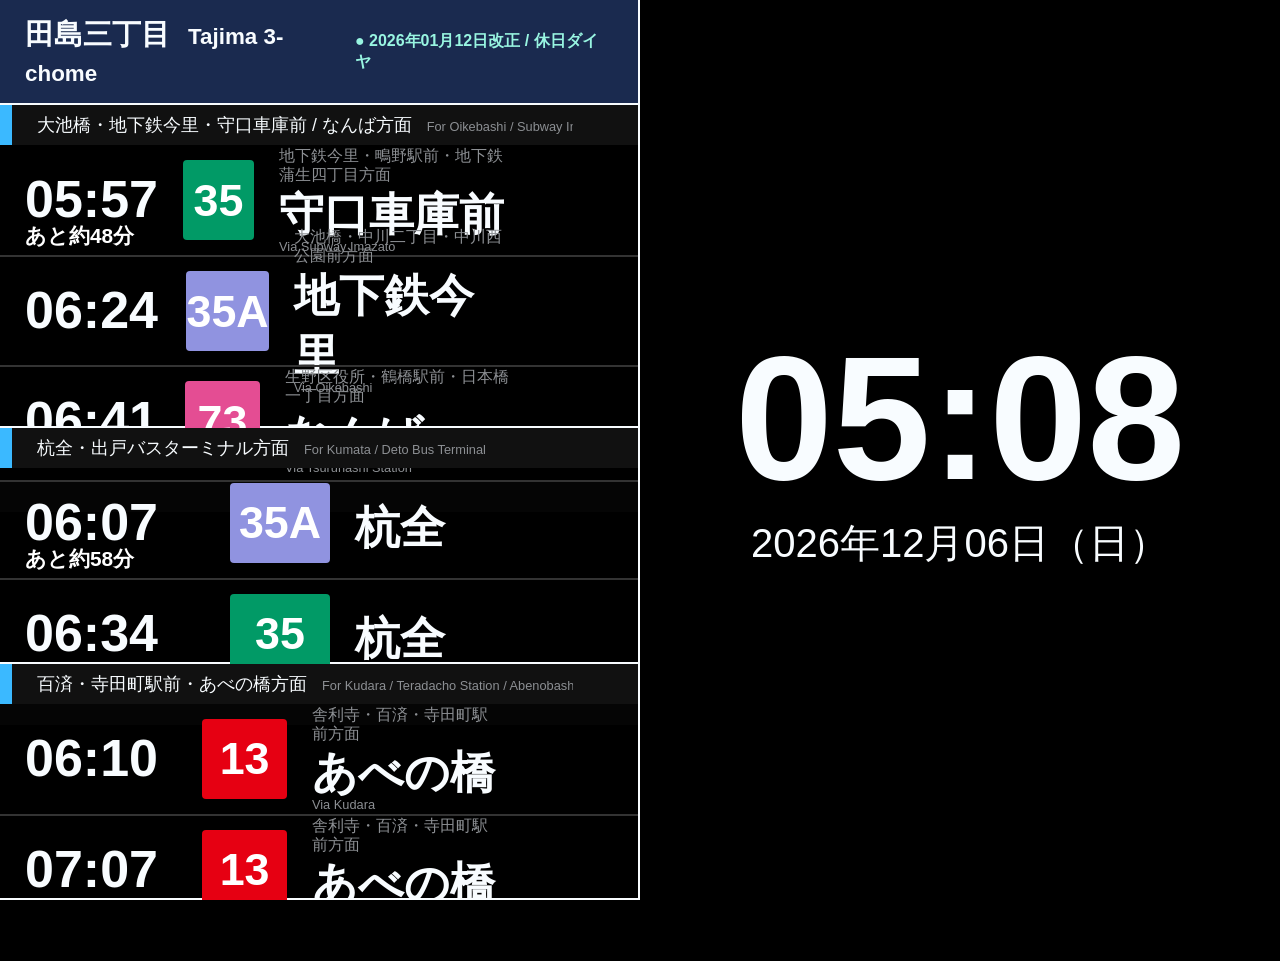
==== commit 5bfd2f47: "Retry signage data safely from file URLs" ====
--- a/index.html
+++ b/index.html
@@ -122,7 +122,7 @@
         <script src="database/routeMaster.js"></script>
         <script src="app/online-bus.js"></script>
         <script src="app/busInfo.js"></script>
-        <script src="app/multiInfo.js?v=20260921-0028"></script>
+        <script src="app/multiInfo.js?v=20260921-0038"></script>
         <script src="app/multiInfoCreateHtml.js"></script>
         <script src="app/network-indicator.js"></script>
         <script src="app/system.js?v=20260920-2328"></script>
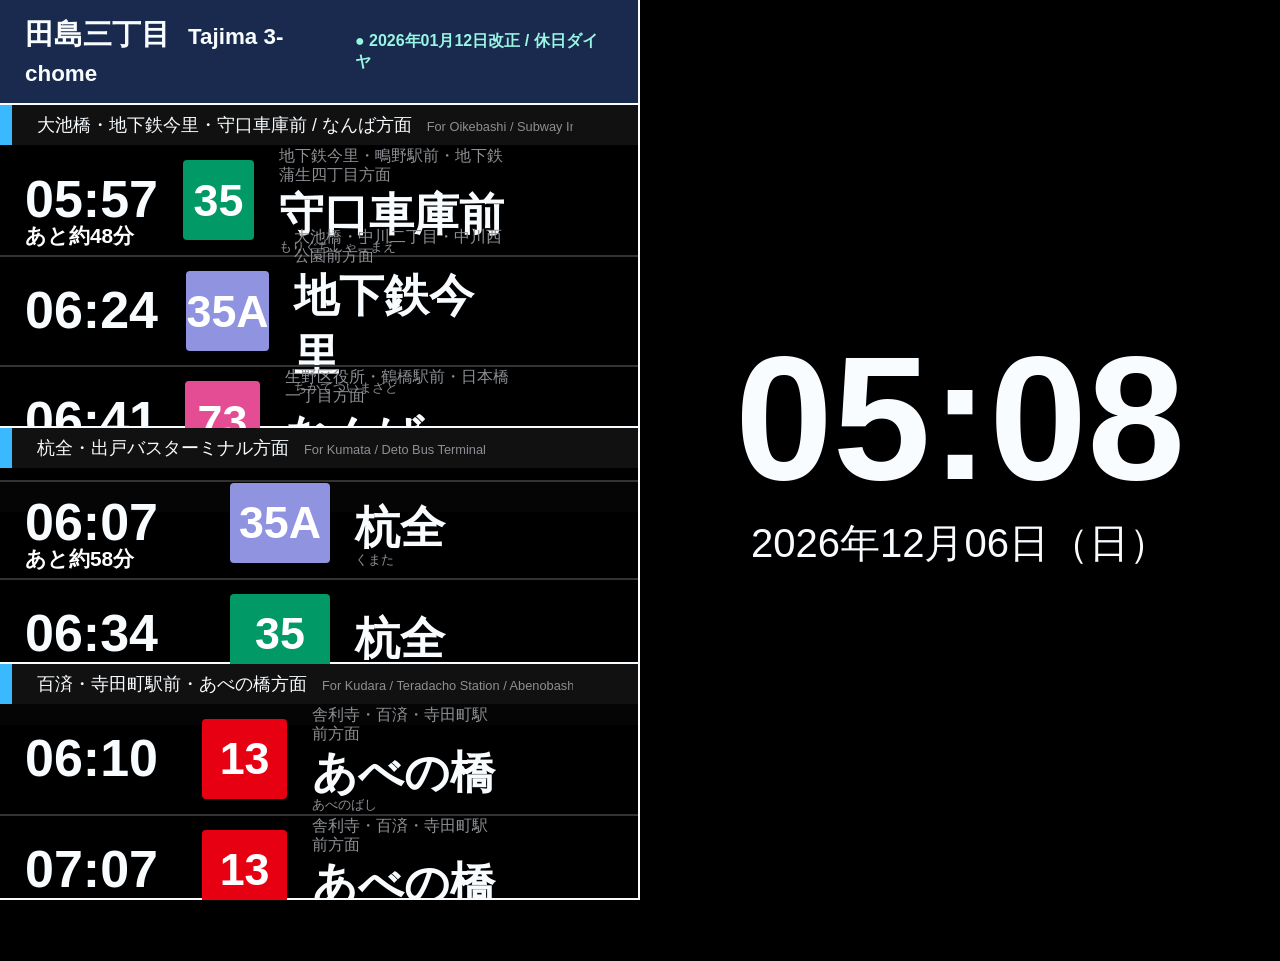
==== commit 45e11b05: "Add DNS lookup network monitoring" ====
--- a/index.html
+++ b/index.html
@@ -121,10 +121,10 @@
         <script src="temp/news_data.js" id="data-script"></script>
         <script src="database/routeMaster.js"></script>
         <script src="app/online-bus.js"></script>
-        <script src="app/busInfo.js"></script>
-        <script src="app/multiInfo.js?v=20260921-0038"></script>
-        <script src="app/multiInfoCreateHtml.js"></script>
-        <script src="app/network-indicator.js"></script>
+        <script src="app/busInfo.js?v=20260923-holiday"></script>
+        <script src="app/multiInfo.js?v=20260921-railway-cycle"></script>
+        <script src="app/multiInfoCreateHtml.js?v=20260921-railway-cycle"></script>
+        <script src="app/network-indicator.js?v=20260923-dns-monitor"></script>
         <script src="app/system.js?v=20260920-2328"></script>
     </body>
 </html>
